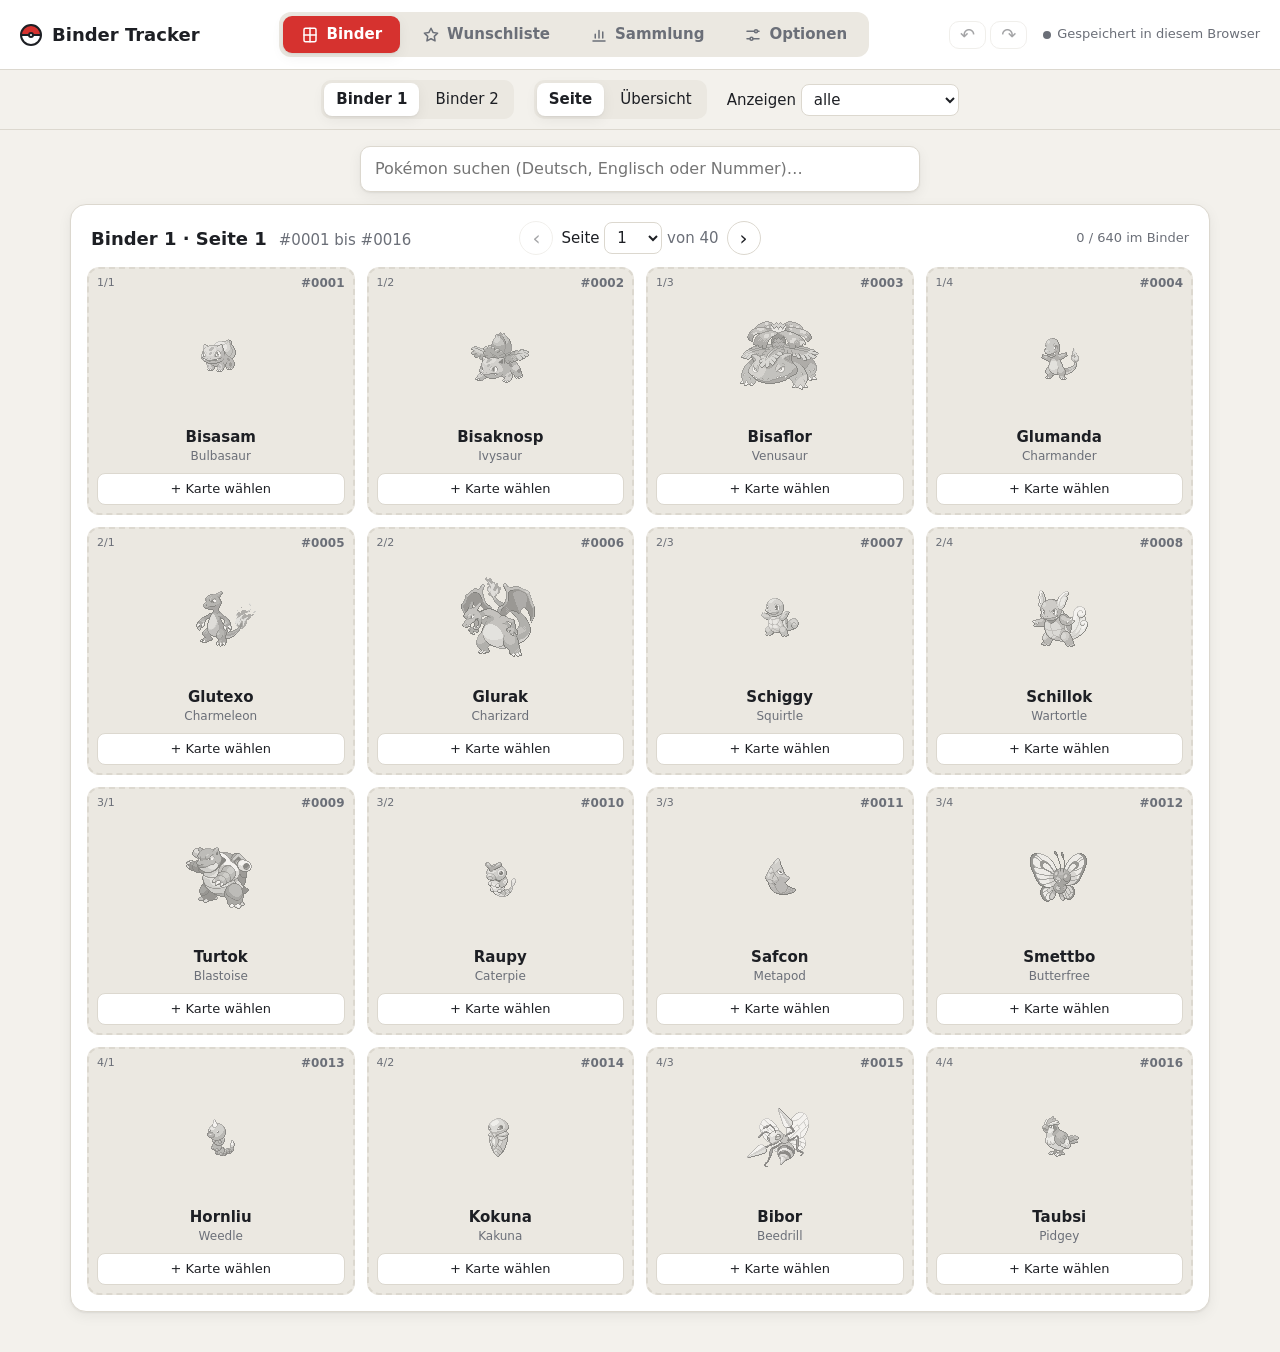
==== index.html @ 610282a3 "Upgrade-Markierung: automatisch unter ex/V/GX, von Hand im Menü „…“, Liste unter Sammlung Co-Authore" ====
<!doctype html>
<html lang="de">
<head>
<meta charset="utf-8">
<meta name="viewport" content="width=device-width, initial-scale=1">
<title>Pokémon Binder Tracker</title>
<link rel="stylesheet" href="style.css">
<script>
// Läuft start.py noch (Daten fehlen oder laden), zum Ladebildschirm wechseln.
// Ohne start.py (Datei direkt geöffnet, anderer Webhoster) gibt es api/status nicht: nichts tun.
if (location.protocol.startsWith("http")) fetch("api/status", { cache: "no-store" })
  .then(r => (r.ok ? r.json() : null))
  .then(s => { if (s && s.state !== "done") location.replace("laden.html"); })
  .catch(() => {});
</script>
</head>
<body>
<header class="top">
  <div class="brand">
    <span class="ball" aria-hidden="true"></span>
    <h1>Binder Tracker</h1>
  </div>

  <nav class="mainnav" aria-label="Bereiche">
    <button class="sect" data-mode="page">
      <svg class="ico" viewBox="0 0 24 24" aria-hidden="true"><rect x="4" y="3" width="16" height="18" rx="2"/><path d="M12 3v18M4 12h16"/></svg>
      <span data-i18n="binder">Binder</span></button>
    <button class="sect" data-mode="wish">
      <svg class="ico" viewBox="0 0 24 24" aria-hidden="true"><path d="m12 3 2.7 5.6 6.1.9-4.4 4.3 1 6.1L12 17l-5.4 2.9 1-6.1-4.4-4.3 6.1-.9z"/></svg>
      <span data-i18n="wish">Wunschliste</span></button>
    <button class="sect" data-mode="stats">
      <svg class="ico" viewBox="0 0 24 24" aria-hidden="true"><path d="M4 20h16M7 16v-5M12 16V6M17 16v-8"/></svg>
      <span data-i18n="collection">Sammlung</span></button>
    <button class="sect" data-mode="data">
      <svg class="ico" viewBox="0 0 24 24" aria-hidden="true"><path d="M4 7h10M18 7h2M4 17h4M12 17h8"/><circle cx="16" cy="7" r="2"/><circle cx="10" cy="17" r="2"/></svg>
      <span data-i18n="data">Optionen</span></button>
  </nav>

  <div class="undo-btns">
    <button id="btnUndo" class="ghost" data-i18n-tip="undoTip" disabled>↶</button>
    <button id="btnRedo" class="ghost" data-i18n-tip="redoTip" disabled>↷</button>
  </div>
  <span id="status" class="status wait"></span>
</header>

<nav id="binderBar" class="bar">
  <div class="tabs" role="tablist">
    <button class="tab" data-binder="1" role="tab">Binder 1</button>
    <button class="tab" data-binder="2" role="tab">Binder 2</button>
  </div>

  <div class="views">
    <button class="view" data-view="page" data-i18n="page">Seite</button>
    <button class="view" data-view="overview" data-i18n="overview">Übersicht</button>
  </div>

  <div class="filter">
    <label><span data-i18n="show">Anzeigen</span>
      <select id="filter">
        <option value="all" data-i18n="all">alle</option>
        <option value="missing" data-i18n="onlyMissing">nur fehlende</option>
        <option value="have" data-i18n="onlyHave">nur vorhandene</option>
        <option value="upgrade" data-i18n="onlyUpgrades">nur Upgrades</option>
      </select>
    </label>
  </div>
</nav>

<main>
  <div id="binderSearch" class="search">
    <input id="search" type="search" autocomplete="off" placeholder="Pokémon suchen (Deutsch, Englisch oder Nummer)…" data-i18n-ph="searchPh" data-i18n-tip="searchLabel">
    <ul id="suggest" class="suggest" hidden></ul>
  </div>
  <section id="pageView" class="page-wrap">
    <div class="page-head">
      <div class="page-name"><h2 id="pageTitle"></h2><span id="pageRange"></span></div>
      <div class="pager">
        <button id="prev" data-i18n-tip="prevPage">‹</button>
        <label><span data-i18n="page">Seite</span> <select id="pageSelect"></select> <span id="pageCount"></span></label>
        <button id="next" data-i18n-tip="nextPage">›</button>
      </div>
      <span id="pageProgress" class="page-progress"></span>
    </div>
    <div id="grid" class="grid"></div>
  </section>
  <section id="overView" class="overview" hidden></section>
  <section id="wishView" class="wishview" hidden>
    <div class="views wl-tabs">
      <button class="wtab" data-wtab="cards" data-i18n="cardList">Kartenliste</button>
      <button class="wtab" data-wtab="list"><span data-i18n="wish">Wunschliste</span> <small id="wlNum"></small></button>
      <button class="wtab" data-wtab="shop" data-i18n="shop">Einkaufshilfe</button>
    </div>
    <div id="wlCards" class="wl-pane">
      <div class="wl-tools">
        <input id="wlSearch" type="search" autocomplete="off" data-i18n-ph="wlSearchPh" data-i18n-tip="wlSearchPh">
        <select id="wlSet" data-i18n-tip="boosterLabel"></select>
        <select id="wlSort" data-i18n-tip="sortLabel"></select>
        <span id="wlCount" class="sub"></span>
      </div>
      <div id="wlGrid" class="wl-grid"></div>
      <button id="wlMore" class="ghost wl-more" data-i18n="more">Mehr anzeigen</button>
    </div>
    <div id="wlSide" class="wl-pane" hidden></div>
  </section>
  <section id="statsView" class="panel-view" hidden>
    <div class="views wl-tabs">
      <button class="ctab" data-ctab="stats" data-i18n="stats">Statistik</button>
      <button class="ctab" data-ctab="value" data-i18n="value">Wert</button>
      <button class="ctab" data-ctab="upgrades"><span data-i18n="upgrades">Upgrades</span> <small id="upNum"></small></button>
    </div>
    <div id="statsBody"></div>
  </section>
  <section id="dataView" class="panel-view" hidden>
    <h2 data-i18n="data">Daten</h2>
    <div class="data-row">
      <div><b data-i18n="language">Sprache</b><div class="sub" data-i18n="languageHint"></div></div>
      <select id="lang" class="lang" data-i18n-tip="language"></select>
    </div>
    <div class="data-row">
      <div><b data-i18n="backup">Backup</b><div class="sub" data-i18n="backupHint"></div></div>
      <div class="foot-btns">
        <button id="btnExport" class="ghost primary" data-i18n="backupSave" data-i18n-tip="backupSaveTip">Backup speichern</button>
        <label class="ghost" data-i18n-tip="backupLoadTip">
          <span data-i18n="backupLoad">Backup laden</span><input id="fileImport" type="file" accept=".json,.csv,application/json,text/csv" hidden>
        </label>
        <button id="btnCsv" class="ghost" data-i18n="csvSave" data-i18n-tip="csvSaveTip">Als CSV (Excel)</button>
      </div>
    </div>
    <div class="data-row">
      <div><b data-i18n="storage">Speicherort</b><div class="sub" id="statusText"></div></div>
    </div>
  </section>
</main>

<div id="modalBack" class="modal-back" hidden></div>

<div id="picker" class="modal picker" hidden role="dialog" aria-modal="true" aria-labelledby="pickerTitle">
  <div class="modal-head">
    <img id="pickerSprite" class="spr" alt="">
    <div><strong id="pickerTitle"></strong><div id="pickerSub" class="sub"></div><div id="pickerPrice" class="price"></div></div>
    <button id="pickerClose" class="x" data-i18n-tip="close">×</button>
  </div>
  <div id="designs" class="designs"></div>
  <div class="modal-foot">
    <label class="note"><span data-i18n="note">Notiz</span> <input id="pickerNote" type="text" placeholder="z. B. Zustand, gekauft bei …" data-i18n-ph="notePh"></label>
    <div class="foot-btns">
      <button id="btnClear" class="ghost" data-i18n="clearSlot">Slot leeren</button>
      <select id="noDesignRarity" data-i18n-tip="noDesignRarity"></select>
      <button id="btnNoDesign" class="ghost" data-i18n="noDesign">Ohne Design</button>
    </div>
  </div>
</div>


<div id="confirm" class="confirm" hidden role="alertdialog">
  <span id="confirmText"></span>
  <button id="confirmYes" class="ghost primary" data-i18n="load">Laden</button>
  <button id="confirmNo" class="ghost" data-i18n="cancel">Abbrechen</button>
</div>

<div id="zoom" class="zoom" hidden role="dialog" aria-modal="true">
  <button id="zoomClose" class="x zoom-x" data-i18n-tip="close">×</button>
  <figure id="zoomBox"></figure>
</div>

<div id="slotMenu" class="slot-menu" hidden></div>

<div id="toast" class="toast" hidden></div>

<script src="images/available.js"></script>
<script src="sources/images-de/available.js"></script>
<script src="data/pokedex.js"></script>
<script src="data/sprites.js"></script>
<script src="data/cards.js"></script>
<script src="js/config.js"></script>
<script src="js/i18n.js"></script>
<script src="js/data.js"></script>
<script src="js/store.js"></script>
<script src="js/wishlist.js"></script>
<script src="js/history.js"></script>
<script src="js/prices.js"></script>
<script src="js/ui.js"></script>
</body>
</html>
---- style.css ----
/* ---------- Farben ---------- */
:root {
  --bg: #f3f1ec;
  --panel: #fff;
  --ink: #1d1f24;
  --muted: #6b6f78;
  --line: #dcd8cf;
  --accent: #d6322f;
  --empty: #ebe8e1;
  --focus: #2f6fd6;
  --ok: #2fa36b;
  --warn: #d4a514;
  --shadow: 0 1px 2px rgba(0,0,0,.06), 0 4px 14px rgba(0,0,0,.06);
  --gutter: max(20px, env(safe-area-inset-left, 0px));
}
@media (prefers-color-scheme: dark) {
  :root:not([data-theme="light"]) {
    --bg: #15171b; --panel: #1f2228; --ink: #eceef2; --muted: #9aa0ab; --line: #33373f;
    --accent: #ff5a52; --empty: #282b32; --focus: #6b9cff;
    --shadow: 0 1px 2px rgba(0,0,0,.4), 0 4px 14px rgba(0,0,0,.3);
    color-scheme: dark;
  }
}
:root[data-theme="dark"] {
  --bg: #15171b; --panel: #1f2228; --ink: #eceef2; --muted: #9aa0ab; --line: #33373f;
  --accent: #ff5a52; --empty: #282b32; --focus: #6b9cff;
  --shadow: 0 1px 2px rgba(0,0,0,.4), 0 4px 14px rgba(0,0,0,.3);
  color-scheme: dark;
}

/* ---------- Grundlagen ---------- */
* { box-sizing: border-box; }
[hidden] { display: none !important; }
html, body { margin: 0; }
body { background: var(--bg); color: var(--ink); font: 15px/1.4 system-ui, -apple-system, "Segoe UI", Roboto, sans-serif; }
body.modal-open { overflow: hidden; }
body::before { content: ""; position: fixed; inset: 0 0 auto; height: env(safe-area-inset-top, 0px); z-index: 25; background: var(--panel); }
button, select, input { font: inherit; color: inherit; }
button { cursor: pointer; }
button:disabled { opacity: .4; cursor: default; }
:is(button, label):focus-visible { outline: 2px solid var(--focus); outline-offset: 2px; }
.sub { color: var(--muted); font-size: 13px; font-weight: 400; }

.ghost { padding: 8px 12px; border: 1px solid var(--line); border-radius: 10px; background: transparent; font-size: 14px; white-space: nowrap; cursor: pointer; }
.ghost:hover:not(:disabled) { background: var(--empty); }
.ghost.primary { background: var(--accent); border-color: var(--accent); color: #fff; }
.ghost.primary:hover:not(:disabled) { background: color-mix(in srgb, var(--accent) 85%, #000); }
.x { margin-left: auto; border: 0; background: transparent; font-size: 26px; line-height: 1; color: var(--muted); padding: 4px 8px; border-radius: 8px; }
.x:hover { background: var(--empty); }
select { padding: 5px 8px; border-radius: 8px; border: 1px solid var(--line); background: var(--panel); }

/* ---------- Kopf und Leiste ---------- */
.top, .bar, main { padding-left: var(--gutter); padding-right: max(20px, env(safe-area-inset-right, 0px)); }
.top {
  display: flex; flex-wrap: wrap; gap: 16px; align-items: center; padding-block: 12px;
  background: var(--panel); border-bottom: 1px solid var(--line);
  position: sticky; top: env(safe-area-inset-top, 0px); z-index: 20;
}
.brand { display: flex; align-items: center; gap: 10px; }
.brand h1 { font-size: 18px; margin: 0; }
.ball { width: 22px; height: 22px; border-radius: 50%; position: relative; border: 2px solid var(--ink); background: linear-gradient(var(--accent) 0 46%, var(--ink) 46% 54%, #fff 54%); }
.ball::after { content: ""; position: absolute; inset: 6px; border-radius: 50%; background: #fff; border: 2px solid var(--ink); }
.mainnav { display: flex; gap: 4px; padding: 4px; border-radius: 12px; background: var(--empty); margin-inline: auto; }
.sect { display: inline-flex; align-items: center; justify-content: center; gap: 7px; border: 0; background: transparent; padding: 8px 18px; border-radius: 9px; font-weight: 600; color: var(--muted); }
.ico { width: 18px; height: 18px; flex: none; fill: none; stroke: currentColor; stroke-width: 2; stroke-linecap: round; stroke-linejoin: round; }
.sect:hover { color: var(--ink); }
.sect.on { background: var(--accent); color: #fff; box-shadow: var(--shadow); }
.undo-btns { display: flex; gap: 4px; }
.undo-btns .ghost { padding: 4px 10px; font-size: 18px; line-height: 1; }
.status { display: inline-flex; align-items: center; gap: 6px; font-size: 13px; color: var(--muted); white-space: nowrap; }
.status::before { content: ""; width: 8px; height: 8px; border-radius: 50%; background: var(--muted); }
.status.live::before { background: var(--ok); }
.status.wait::before { background: var(--warn); }
.status.err::before { background: var(--accent); }

.bar { display: flex; flex-wrap: wrap; gap: 12px 20px; align-items: center; justify-content: center; padding-block: 10px; border-bottom: 1px solid var(--line); }
.tabs, .views { display: flex; gap: 4px; padding: 3px; border-radius: 10px; background: var(--empty); }
.tab, .view { border: 0; background: transparent; padding: 6px 12px; border-radius: 8px; }
.tab.on, .view.on { background: var(--panel); box-shadow: var(--shadow); font-weight: 600; }
.pager { display: flex; align-items: center; gap: 8px; }
.pager button { width: 34px; height: 34px; border-radius: 50%; border: 1px solid var(--line); background: var(--panel); font-size: 20px; line-height: 1; }
#pageCount { color: var(--muted); }

main { padding-block: 16px 40px; max-width: 1180px; margin: 0 auto; }

/* ---------- Suche ---------- */
.search { position: relative; max-width: 560px; margin: 0 auto 12px; }
.search input { width: 100%; padding: 11px 14px; font-size: 16px; border-radius: 10px; border: 1px solid var(--line); background: var(--panel); box-shadow: var(--shadow); }
.search input:focus { outline: 2px solid var(--focus); }
.suggest {
  position: absolute; left: 0; right: 0; top: calc(100% + 4px); z-index: 30; list-style: none; margin: 0; padding: 4px;
  max-height: 360px; overflow: auto; background: var(--panel); border: 1px solid var(--line); border-radius: 10px; box-shadow: var(--shadow);
}
.suggest li { display: flex; align-items: center; gap: 10px; padding: 6px 8px; border-radius: 8px; cursor: pointer; }
.suggest li.active, .suggest li:hover { background: var(--empty); }
.suggest li.none { color: var(--muted); cursor: default; }
.suggest img { width: 36px; height: 36px; image-rendering: pixelated; }
.suggest .en { color: var(--muted); font-size: 13px; }
.suggest .where { margin-left: auto; color: var(--muted); font-size: 13px; white-space: nowrap; }

/* ---------- Binderseite ---------- */
.page-wrap { background: var(--panel); border: 1px solid var(--line); border-radius: 16px; padding: 16px; box-shadow: var(--shadow); }
.page-head { display: grid; grid-template-columns: 1fr auto 1fr; align-items: center; gap: 8px 16px; margin: 0 4px 12px; }
.page-name { display: flex; flex-wrap: wrap; align-items: baseline; gap: 4px 12px; }
.page-head h2 { margin: 0; font-size: 18px; }
#pageRange, .page-progress { color: var(--muted); }
.page-progress { justify-self: end; font-size: 13px; font-variant-numeric: tabular-nums; }
.grid { display: grid; grid-template-columns: repeat(4, minmax(0, 1fr)); gap: 12px; }

.slot {
  position: relative; display: flex; flex-direction: column; align-items: center; text-align: center;
  padding: 8px; border-radius: 12px; border: 2px dashed var(--line); background: var(--empty);
}
.slot.have { border-style: solid; border-color: var(--r); background: color-mix(in srgb, var(--r) 14%, var(--panel)); }
.slot.dim { opacity: .28; }
.slot.future { opacity: .5; min-height: 200px; }
.slot.flash { animation: flash 1.4s ease-out; }
@keyframes flash { 0%, 30% { box-shadow: 0 0 0 4px var(--focus); transform: scale(1.03); } }
.pos, .num { position: absolute; top: 6px; font-size: 11px; color: var(--muted); }
.pos { left: 8px; }
.num { right: 8px; font-size: 12px; font-weight: 700; }
.free { margin: auto; color: var(--muted); font-size: 13px; }
.vis { height: 132px; width: 100%; display: flex; align-items: center; justify-content: center; margin-top: 14px; cursor: pointer; }
.spr { width: 96px; height: 96px; image-rendering: pixelated; }
.slot:not(.have) .spr { filter: grayscale(1) opacity(.45); }
.slot .de { font-weight: 650; margin-top: 4px; }
.slot .sub, .dmeta span { font-size: 12px; max-width: 100%; white-space: nowrap; overflow: hidden; text-overflow: ellipsis; }
.slot-foot { display: flex; gap: 6px; width: 100%; margin-top: 8px; }
.rbtn {
  flex: 1; min-width: 0; margin-top: 0; padding: 6px 8px; border-radius: 8px; border: 1px solid var(--line); background: var(--panel);
  font-size: 13px; white-space: nowrap; overflow: hidden; text-overflow: ellipsis;
}
.have .rbtn { background: var(--r); border-color: var(--r); color: var(--rInk); font-weight: 600; }

/* Kartenbild oder Textkarte, wenn das Bild nicht lädt */
.cardbox { height: 100%; aspect-ratio: 63 / 88; max-width: 100%; display: flex; align-items: center; justify-content: center; }
.cardbox > img { width: 100%; height: 100%; object-fit: contain; border-radius: 5px; }
.vis .cardbox > img { box-shadow: 0 2px 6px rgba(0,0,0,.25); }
.textcard { display: none; }
.noimg .textcard {
  display: flex; flex-direction: column; align-items: center; justify-content: center; gap: 2px;
  width: 100%; height: 100%; padding: 6px; overflow: hidden; border-radius: 6px; text-align: center; font-size: 11px; line-height: 1.2;
  background: color-mix(in srgb, var(--r, var(--muted)) 22%, var(--panel)); border: 2px solid var(--r, var(--line));
}
.textcard span { color: var(--muted); }
.textcard .spr { width: 64px; height: 64px; }

/* ---------- Übersicht ---------- */
.overview { display: grid; grid-template-columns: repeat(auto-fill, minmax(118px, 1fr)); gap: 12px; }
.mini { padding: 8px; text-align: left; background: var(--panel); border: 1px solid var(--line); border-radius: 10px; }
.mini:hover { outline: 2px solid var(--focus); }
.mini .t { display: flex; justify-content: space-between; margin-bottom: 6px; font-size: 12px; color: var(--muted); }
.mini .t b { color: var(--ink); }
.mini .g { display: grid; grid-template-columns: repeat(4, 1fr); gap: 3px; }
.mini .g span { aspect-ratio: 1; border-radius: 3px; background: var(--empty); }
.mini .g .have { background: var(--r); }
.mini .g .void { background: transparent; border: 1px dashed var(--line); }

/* ---------- Fenster ---------- */
.modal-back { position: fixed; inset: 0; z-index: 40; background: rgba(10, 12, 16, .5); }
.modal {
  position: fixed; z-index: 45; left: 50%; top: 50%; transform: translate(-50%, -50%);
  width: min(980px, calc(100% - 32px)); max-height: calc(100% - 48px - env(safe-area-inset-top, 0px) - env(safe-area-inset-bottom, 0px));
  display: flex; flex-direction: column; overflow: hidden; padding: 16px 18px;
  background: var(--panel); border: 1px solid var(--line); border-radius: 16px; box-shadow: 0 20px 60px rgba(0,0,0,.35);
}
.modal-head { display: flex; align-items: center; gap: 12px; margin-bottom: 8px; }
.modal-head strong { font-size: 18px; }
.modal-head .spr { width: 56px; height: 56px; }

.designs { flex: 1 1 auto; min-height: 120px; overflow: auto; display: grid; gap: 12px; padding: 2px 2px 8px; align-content: start; grid-template-columns: repeat(auto-fill, minmax(152px, 1fr)); }
.design { display: flex; flex-direction: column; gap: 6px; padding: 6px; text-align: left; border: 2px solid transparent; border-radius: 10px; background: var(--bg); }
.design:hover { border-color: var(--line); }
.group {
  grid-column: 1 / -1; position: sticky; top: -2px; z-index: 1; display: flex; align-items: center; gap: 8px;
  margin: 6px 0 0; padding: 6px 2px; background: var(--panel); font-size: 14px;
}
.group:first-child { margin-top: 0; }
.group i { width: 12px; height: 12px; border-radius: 50%; background: var(--r); }
.group small { color: var(--muted); font-weight: 400; }
.dhead { display: flex; align-items: center; gap: 6px; min-width: 0; font-size: 11px; font-weight: 600; white-space: nowrap; overflow: hidden; text-overflow: ellipsis; }
.rname { min-width: 0; overflow: hidden; text-overflow: ellipsis; }
.rev { margin-left: auto; flex: none; padding: 1px 7px; border-radius: 999px; border: 1px solid var(--line); color: var(--muted); font-weight: 500; }
.rev:hover { border-color: #7cc4c9; color: var(--ink); }
.rev.on { background: #7cc4c9; border-color: #7cc4c9; color: #111; }
.sym { flex: none; padding: 1px 6px; border-radius: 999px; background: var(--r); color: var(--rInk); font-size: 11px; letter-spacing: .05em; }
.design.sel { border-color: var(--focus); background: color-mix(in srgb, var(--focus) 12%, var(--panel)); }
.design .cardbox { width: 100%; height: auto; }
.design .textcard { font-size: 12px; }
.dmeta { display: grid; min-width: 0; font-size: 12px; line-height: 1.3; }
.dmeta b { white-space: nowrap; overflow: hidden; text-overflow: ellipsis; }
.dmeta span { color: var(--muted); }

.modal-foot { display: flex; flex-wrap: wrap; gap: 10px; align-items: end; margin-top: 4px; padding-top: 12px; border-top: 1px solid var(--line); }
.note { flex: 1 1 260px; display: grid; gap: 4px; font-size: 12px; color: var(--muted); }
.note input { padding: 7px 9px; border-radius: 8px; border: 1px solid var(--line); background: var(--bg); color: var(--ink); }
.foot-btns { display: flex; flex-wrap: wrap; gap: 8px; }
.foot-btns select { min-width: 0; max-width: 170px; }

/* Statistik und Daten (eigene Bereiche) */
.panel-view { max-width: 760px; margin: 8px auto; padding: 20px 22px; background: var(--panel); border: 1px solid var(--line); border-radius: 16px; box-shadow: var(--shadow); }
.panel-view h2 { margin: 0 0 14px; font-size: 20px; }
.panel-view h3 { margin: 18px 0 8px; font-size: 15px; }
.data-row { display: flex; flex-wrap: wrap; gap: 12px 20px; align-items: center; justify-content: space-between; padding: 14px 0; border-top: 1px solid var(--line); }
.data-row > div:first-child { flex: 1 1 260px; }
.stat-tiles { display: grid; grid-template-columns: repeat(auto-fit, minmax(150px, 1fr)); gap: 10px; }
.stat { padding: 10px 14px; background: var(--bg); border: 1px solid var(--line); border-radius: 12px; }
.stat .big { font-size: 22px; font-weight: 700; font-variant-numeric: tabular-nums; }
.stat .lbl { color: var(--muted); font-size: 13px; }
.progress, .bt { height: 6px; margin-top: 6px; overflow: hidden; border-radius: 3px; background: var(--empty); }
.progress span, .bt span { display: block; height: 100%; background: var(--accent); }
.bars { display: grid; gap: 6px; }
.barrow { display: grid; grid-template-columns: minmax(0, 200px) 1fr 40px; gap: 10px; align-items: center; font-size: 14px; }
.barrow b { text-align: right; font-variant-numeric: tabular-nums; }
.bt { height: 10px; margin: 0; border-radius: 5px; }
.bl { display: flex; align-items: center; gap: 8px; min-width: 0; white-space: nowrap; overflow: hidden; text-overflow: ellipsis; }
.bl i { width: 12px; height: 12px; border-radius: 50%; flex: none; }

/* Sammlung › Wert */
.ctab { border: 0; background: transparent; padding: 8px 12px; border-radius: 8px; flex: 1; white-space: nowrap; }
.ctab.on { background: var(--panel); box-shadow: var(--shadow); font-weight: 600; }
#statsView .wl-tabs { max-width: 320px; }
.value-head { display: flex; flex-wrap: wrap; gap: 10px 20px; align-items: center; margin-bottom: 12px; }
.value-head .sub { flex: 1 1 300px; margin: 0; }
.value-btn { flex: 0 1 220px; }
.value-btn button { width: 100%; }
.top-cards { list-style: none; margin: 0; padding: 0; display: grid; gap: 4px; }
.top-cards li { display: grid; grid-template-columns: 52px 1fr auto; gap: 12px; align-items: center; padding: 6px; border-radius: 10px; cursor: pointer; font-size: 14px; }
.top-cards li:hover { background: var(--bg); }
.top-cards .sub { font-size: 12px; }
.eur { font-variant-numeric: tabular-nums; white-space: nowrap; }
.price { font-size: 13px; font-weight: 600; color: var(--ok); }

/* ---------- Meldungen ---------- */
.toast, .confirm { position: fixed; left: 50%; bottom: calc(24px + env(safe-area-inset-bottom, 0px)); transform: translateX(-50%); z-index: 60; border-radius: 10px; }
.toast { padding: 10px 16px; background: var(--ink); color: var(--bg); box-shadow: var(--shadow); }
.confirm {
  display: flex; flex-wrap: wrap; gap: 8px; align-items: center; width: min(560px, calc(100% - 32px)); padding: 12px 14px;
  background: var(--panel); border: 1px solid var(--line); box-shadow: 0 10px 30px rgba(0,0,0,.25);
}
.confirm span { flex: 1 1 260px; }

/* ---------- Handy ---------- */
@media (max-width: 760px) {
  :root { --gutter: max(16px, env(safe-area-inset-left, 0px)); }
  .top, .bar, main { padding-right: max(16px, env(safe-area-inset-right, 0px)); }
  main { padding-block: 12px; }
  .top { gap: 10px; }
  .mainnav { order: 3; width: 100%; }
  .sect { flex: 1; padding: 8px 4px; font-size: 14px; }
  .page-wrap { padding: 8px; }
  .page-head { grid-template-columns: 1fr; justify-items: center; }
  .page-progress, .pos, .slot .sub { display: none; }
  .grid { gap: 6px; }
  .slot { padding: 6px 4px; }
  .vis { height: 84px; margin-top: 12px; }
  .spr { width: 64px; height: 64px; }
  .textcard .spr { width: 40px; height: 40px; }
  .slot .textcard b, .slot .textcard span { display: none; }
  .slot .de { font-size: 12px; }
  .rbtn { font-size: 11px; padding: 4px; }
  .modal { width: calc(100% - 16px); max-height: calc(100% - 16px); padding: 12px; }
  .designs { grid-template-columns: repeat(auto-fill, minmax(110px, 1fr)); gap: 8px; }
  .modal-foot { gap: 8px; padding-top: 8px; }
  .note { flex-basis: 100%; }
  .foot-btns { width: 100%; }
  .foot-btns select { flex: 1; max-width: none; }
  .foot-btns .ghost { padding: 8px 10px; }
}
@media (prefers-reduced-motion: reduce), (max-width: 760px) {
  .slot.flash { animation: none; outline: 3px solid var(--focus); }
}

/* Sprachauswahl im Kopf */
.lang { padding: 7px 8px; border-radius: 10px; font-size: 14px; }

/* Wunschliste */
.wishview { display: block; }
.wl-pane { background: var(--panel); border: 1px solid var(--line); border-radius: 16px; padding: 16px; box-shadow: var(--shadow); min-width: 0; }
.wl-head { display: flex; align-items: baseline; gap: 10px; margin-bottom: 10px; }
.wl-head h2 { margin: 0; font-size: 18px; }
.wl-tools { display: flex; flex-wrap: wrap; align-items: center; gap: 8px 12px; margin-bottom: 12px; }
#wlSearch { flex: 1 1 260px; min-width: 0; padding: 9px 12px; border: 1px solid var(--line); border-radius: 10px; background: var(--bg); }
#wlSort, #wlSet { padding: 8px; border-radius: 10px; }
#wlSet { flex: 0 1 260px; min-width: 0; }
.wl-grid { display: grid; grid-template-columns: repeat(auto-fill, minmax(141px, 1fr)); gap: 12px; }
.wl-card { position: relative; display: flex; flex-direction: column; gap: 3px; padding: 6px; border-radius: 10px; background: var(--bg); border: 2px solid transparent; font-size: 12px; min-width: 0; }
.wl-card.wished { border-color: var(--warn); }
.wl-card .cardbox { width: 100%; height: auto; }
.wl-card .textcard { font-size: 12px; }
.wl-card b, .wl-card .sub { overflow: hidden; text-overflow: ellipsis; white-space: nowrap; }
.wl-card .sub { font-size: 11px; }
.star { position: absolute; top: 10px; right: 10px; z-index: 1; width: 30px; height: 30px; border-radius: 50%; border: 1px solid var(--line); background: var(--panel); color: var(--muted); font-size: 16px; line-height: 1; cursor: pointer; box-shadow: var(--shadow); }
.star:hover { color: var(--warn); }
.wished .star { background: var(--warn); border-color: var(--warn); color: #111; }
.inb { align-self: flex-start; padding: 1px 7px; border-radius: 999px; background: color-mix(in srgb, var(--ok) 18%, transparent); color: var(--ok); font-size: 11px; font-weight: 600; }
.wl-more { display: block; margin: 14px auto 0; }
.wl-tabs { max-width: 560px; margin: 0 auto 14px; }
.wtab { border: 0; background: transparent; padding: 8px 12px; border-radius: 8px; flex: 1; white-space: nowrap; }
.wtab.on { background: var(--panel); box-shadow: var(--shadow); font-weight: 600; }
.wl-set { display: flex; justify-content: space-between; margin: 14px 0 6px; font-size: 13px; padding-bottom: 4px; border-bottom: 1px solid var(--line); }
.wl-set:first-child { margin-top: 0; }
.wl-set small { color: var(--muted); font-weight: 500; }
.wl-item { display: grid; grid-template-columns: 44px 1fr auto; gap: 10px; align-items: center; padding: 4px 0; font-size: 13px; }
.wl-thumb .cardbox { width: 48px; height: auto; }
.wl-thumb .textcard { display: none !important; }
.wl-check { display: flex; gap: 8px; align-items: flex-start; font-size: 13px; margin: 8px 0 12px; }
.shop { width: 100%; border-collapse: collapse; font-size: 13px; font-variant-numeric: tabular-nums; }
.shop th { text-align: right; font-weight: 600; color: var(--muted); padding: 4px 6px; border-bottom: 1px solid var(--line); }
.shop th:first-child, .shop td:first-child { text-align: left; }
.shop td { text-align: right; padding: 5px 6px; border-bottom: 1px solid var(--line); }
.shop td small { color: var(--muted); }
@media (max-width: 900px) {
  .wtab { padding: 8px 6px; font-size: 14px; }
  .wl-pane { padding: 10px; }
  .wl-grid { grid-template-columns: repeat(auto-fill, minmax(114px, 1fr)); gap: 8px; }
}
.shop-wrap { overflow-x: auto; }
@media (max-width: 520px) {
  .shop { font-size: 12px; }
  .shop th, .shop td { padding: 4px 3px; }
  .shop th { white-space: normal; hyphens: auto; }
}
/* Wunschliste als Karten, Einkaufshilfe */
.unwish { margin-top: 4px; padding: 6px 8px; font-size: 12px; white-space: normal; }
.shop-set { display: flex; gap: 16px; align-items: flex-start; padding: 12px 0; border-bottom: 1px solid var(--line); }
.shop-main { flex: 1; min-width: 0; }
.shop-side { display: flex; flex-direction: column; align-items: flex-end; gap: 10px; flex: none; }
.shop-logo { width: 150px; height: 64px; }
.shop-head { display: flex; flex-wrap: wrap; align-items: baseline; gap: 4px 10px; margin-bottom: 8px; }
.shop-n { padding: 2px 9px; border-radius: 999px; background: color-mix(in srgb, var(--warn) 22%, transparent); font-size: 12px; font-weight: 600; }
.shop-cards { display: flex; flex-wrap: wrap; gap: 6px; }
.shop-cards .wl-thumb .cardbox { width: 62px; }
@media (max-width: 760px) { .sect { flex-direction: column; gap: 2px; font-size: 12px; padding: 6px 4px; } }
/* Booster-Trenner und Logos */
.wl-sep { grid-column: 1 / -1; display: flex; align-items: center; gap: 14px; padding: 10px 4px 6px; margin-top: 6px; border-bottom: 1px solid var(--line); }
.wl-sep:first-child { margin-top: 0; }
.wl-sep b { font-size: 16px; }
.wl-logo { width: 120px; height: 44px; display: flex; align-items: center; justify-content: center; flex: none; }
.wl-logo img { max-width: 100%; max-height: 100%; object-fit: contain; }
#wishView [data-card] .cardbox { cursor: zoom-in; }

/* Vollansicht */
.zoom { position: fixed; inset: 0; z-index: 60; display: flex; align-items: center; justify-content: center; padding: 24px 16px; background: rgba(0, 0, 0, .82); }
.zoom figure { margin: 0; display: flex; flex-direction: column; align-items: center; gap: 10px; max-height: 100%; }
.zoom img { max-width: min(92vw, 600px); max-height: calc(100vh - 110px); object-fit: contain; border-radius: 4.5% / 3.2%; box-shadow: 0 20px 60px rgba(0, 0, 0, .6); }
.zoom figcaption { color: #eee; font-size: 14px; text-align: center; }
.zoom-x { position: absolute; top: 12px; right: 12px; color: #fff; background: rgba(255, 255, 255, .12); font-size: 30px; width: 44px; height: 44px; border-radius: 50%; padding: 0; }
.zoom-x:hover { background: rgba(255, 255, 255, .25); }
@media (max-width: 520px) {
  .shop-set { flex-direction: column; gap: 8px; }
  .shop-side { flex-direction: row; align-items: center; width: 100%; justify-content: space-between; }
  .shop-logo { width: 120px; height: 48px; }
  .wl-logo { width: 90px; height: 36px; }
}
.wl-logo.noimg { display: none; }

/* ---------- Menü „…“ am Slot und Sprachkürzel ---------- */
.more {
  flex: none; width: 32px; padding: 0; border-radius: 8px; border: 1px solid var(--line); background: var(--panel);
  font-size: 16px; font-weight: 700; line-height: 1; color: var(--ink); cursor: pointer;
}
.more:hover { background: var(--empty); }
.lang-tag {
  display: inline-block; vertical-align: 1px; padding: 0 5px; border-radius: 5px;
  background: var(--ink); color: var(--panel); font-size: 11px; font-weight: 700; letter-spacing: .03em;
}
.slot-menu {
  position: fixed; z-index: 40; min-width: 180px; padding: 10px; border-radius: 12px;
  background: var(--panel); border: 1px solid var(--line); box-shadow: var(--shadow);
}
.sm-item + .sm-item { margin-top: 10px; padding-top: 10px; border-top: 1px solid var(--line); }
.sm-title { font-size: 12px; color: var(--muted); margin-bottom: 6px; }
.seg { display: flex; gap: 4px; padding: 3px; border-radius: 10px; background: var(--empty); }
.seg button { flex: 1; padding: 6px 10px; border: 0; border-radius: 8px; background: transparent; font-weight: 600; color: var(--muted); cursor: pointer; }
.seg button.on { background: var(--panel); color: var(--ink); box-shadow: var(--shadow); }
/* ---------- Upgrade-Markierung ---------- */
.up-tag {
  display: inline-block; vertical-align: 1px; padding: 0 5px; border-radius: 5px;
  background: #e8833a; color: #fff; font-size: 11px; font-weight: 800;
}
.sm-note { font-size: 13px; color: var(--muted); max-width: 220px; }
.sm-toggle { width: 100%; padding: 7px 10px; border-radius: 8px; border: 1px solid var(--line); background: var(--empty); font-weight: 600; color: var(--muted); cursor: pointer; text-align: left; }
.sm-toggle.on { background: #e8833a; border-color: #e8833a; color: #fff; }
.up-tools { display: flex; flex-wrap: wrap; gap: 8px 16px; align-items: center; justify-content: space-between; margin: 12px 0; }
.up-list .spr { width: 52px; height: 52px; }
.up-rar { color: var(--r); font-weight: 600; }
@media (max-width: 760px) {
  .slot-foot { gap: 3px; }
  .more { width: 20px; font-size: 13px; }
}
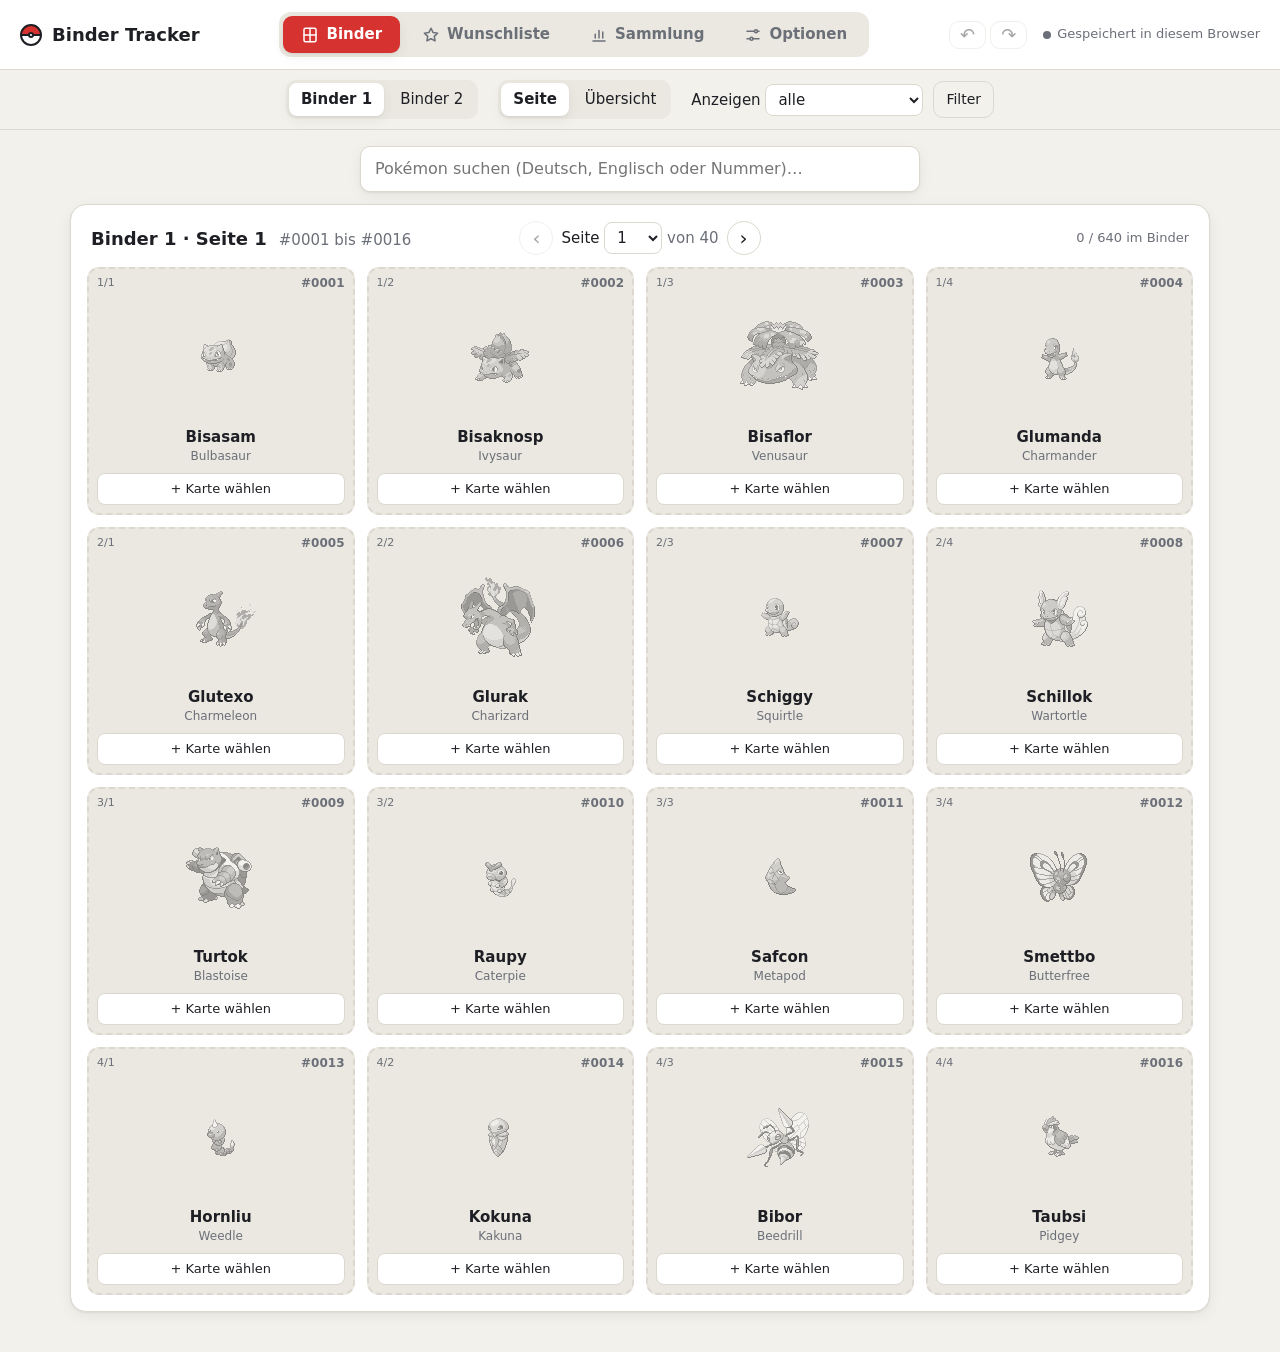
==== commit 30b8a0c1: "Filter für den Binder: Generation, Typ, Seltenheit, Serie, Set, Design, Notiz Filterleiste neben "An" ====
--- a/index.html
+++ b/index.html
@@ -63,10 +63,15 @@
         <option value="upgrade" data-i18n="onlyUpgrades">nur Upgrades</option>
       </select>
     </label>
+    <button id="btnFilter" class="ghost filter-btn" aria-controls="filterPanel"><span data-i18n="fBtn">Filter</span> <span id="filterNum"></span></button>
   </div>
 </nav>
 
 <main>
+  <div id="binderFilters">
+    <div id="filterPanel" class="filter-panel" hidden></div>
+    <div id="filterChips" class="filter-chips" hidden></div>
+  </div>
   <div id="binderSearch" class="search">
     <input id="search" type="search" autocomplete="off" placeholder="Pokémon suchen (Deutsch, Englisch oder Nummer)…" data-i18n-ph="searchPh" data-i18n-tip="searchLabel">
     <ul id="suggest" class="suggest" hidden></ul>
@@ -172,13 +177,23 @@
 <script src="data/pokedex.js"></script>
 <script src="data/sprites.js"></script>
 <script src="data/cards.js"></script>
+<script src="js/util.js"></script>
 <script src="js/config.js"></script>
 <script src="js/i18n.js"></script>
 <script src="js/data.js"></script>
 <script src="js/store.js"></script>
-<script src="js/wishlist.js"></script>
 <script src="js/history.js"></script>
+<script src="js/filters.js"></script>
+<script src="js/backup.js"></script>
 <script src="js/prices.js"></script>
-<script src="js/ui.js"></script>
+<script src="js/ui/common.js"></script>
+<script src="js/ui/binder.js"></script>
+<script src="js/ui/filters.js"></script>
+<script src="js/ui/picker.js"></script>
+<script src="js/ui/collection.js"></script>
+<script src="js/ui/wishlist.js"></script>
+<script src="js/ui/search.js"></script>
+<script src="js/ui/options.js"></script>
+<script src="js/main.js"></script>
 </body>
 </html>
--- a/style.css
+++ b/style.css
@@ -154,6 +154,8 @@
 .mini .g { display: grid; grid-template-columns: repeat(4, 1fr); gap: 3px; }
 .mini .g span { aspect-ratio: 1; border-radius: 3px; background: var(--empty); }
 .mini .g .have { background: var(--r); }
+.mini .g .dim { opacity: .2; }
+.overview-match { grid-column: 1 / -1; margin: 0; text-align: center; }
 .mini .g .void { background: transparent; border: 1px dashed var(--line); }
 
 /* ---------- Fenster ---------- */
@@ -171,6 +173,9 @@
 .designs { flex: 1 1 auto; min-height: 120px; overflow: auto; display: grid; gap: 12px; padding: 2px 2px 8px; align-content: start; grid-template-columns: repeat(auto-fill, minmax(152px, 1fr)); }
 .design { display: flex; flex-direction: column; gap: 6px; padding: 6px; text-align: left; border: 2px solid transparent; border-radius: 10px; background: var(--bg); }
 .design:hover { border-color: var(--line); }
+.design { position: relative; }
+.design .star { top: 34px; right: 12px; display: grid; place-items: center; }
+.design.wished:not(.sel) { border-color: var(--warn); }
 .group {
   grid-column: 1 / -1; position: sticky; top: -2px; z-index: 1; display: flex; align-items: center; gap: 8px;
   margin: 6px 0 0; padding: 6px 2px; background: var(--panel); font-size: 14px;
@@ -385,7 +390,32 @@
 .up-tools { display: flex; flex-wrap: wrap; gap: 8px 16px; align-items: center; justify-content: space-between; margin: 12px 0; }
 .up-list .spr { width: 52px; height: 52px; }
 .up-rar { color: var(--r); font-weight: 600; }
+.up-wish { display: flex; flex-wrap: wrap; align-items: center; gap: 6px; margin-top: 6px; }
+.up-chip { display: inline-flex; align-items: center; gap: 6px; padding: 2px 8px 2px 2px; border-radius: 8px; background: var(--empty); font-size: 12px; }
+.up-chip .cardbox { width: 30px; }
+.up-chip .noimg { display: none; }
 @media (max-width: 760px) {
   .slot-foot { gap: 3px; }
   .more { width: 20px; font-size: 13px; }
 }
+
+/* ---------- Filter über dem Binder ---------- */
+.filter { display: flex; align-items: center; gap: 10px; }
+.filter-btn.on { background: var(--empty); border-color: var(--ink); }
+#filterNum { color: var(--accent); font-weight: 700; }
+.filter-panel { margin: 0 auto 12px; padding: 12px 16px; background: var(--panel); border: 1px solid var(--line); border-radius: 14px; box-shadow: var(--shadow); }
+.fp-head { display: flex; flex-wrap: wrap; align-items: center; justify-content: space-between; gap: 8px 16px; margin-bottom: 4px; }
+.fgroup { padding-block: 8px; border-top: 1px solid var(--line); }
+.fp-head + .fgroup { border-top: 0; }
+.fgroup h3 { margin: 0 0 6px; font-size: 13px; color: var(--muted); font-weight: 600; }
+.chips { display: flex; flex-wrap: wrap; gap: 6px; max-height: 128px; overflow-y: auto; }
+.chip {
+  --c: var(--muted);
+  display: inline-flex; align-items: center; gap: 6px; padding: 4px 10px; border-radius: 999px; font-size: 13px;
+  border: 1px solid var(--line); background: var(--panel); white-space: nowrap;
+}
+.chip::before { content: ""; width: 8px; height: 8px; border-radius: 50%; background: var(--c); flex: none; }
+.chip:hover { border-color: var(--c); }
+.chip.on { background: color-mix(in srgb, var(--c) 22%, var(--panel)); border-color: var(--c); font-weight: 600; }
+.filter-chips { display: flex; flex-wrap: wrap; justify-content: center; gap: 6px; margin: 0 auto 12px; max-width: 900px; }
+.chip-clear { border: 0; background: transparent; color: var(--accent); font-size: 13px; text-decoration: underline; padding: 4px 6px; }
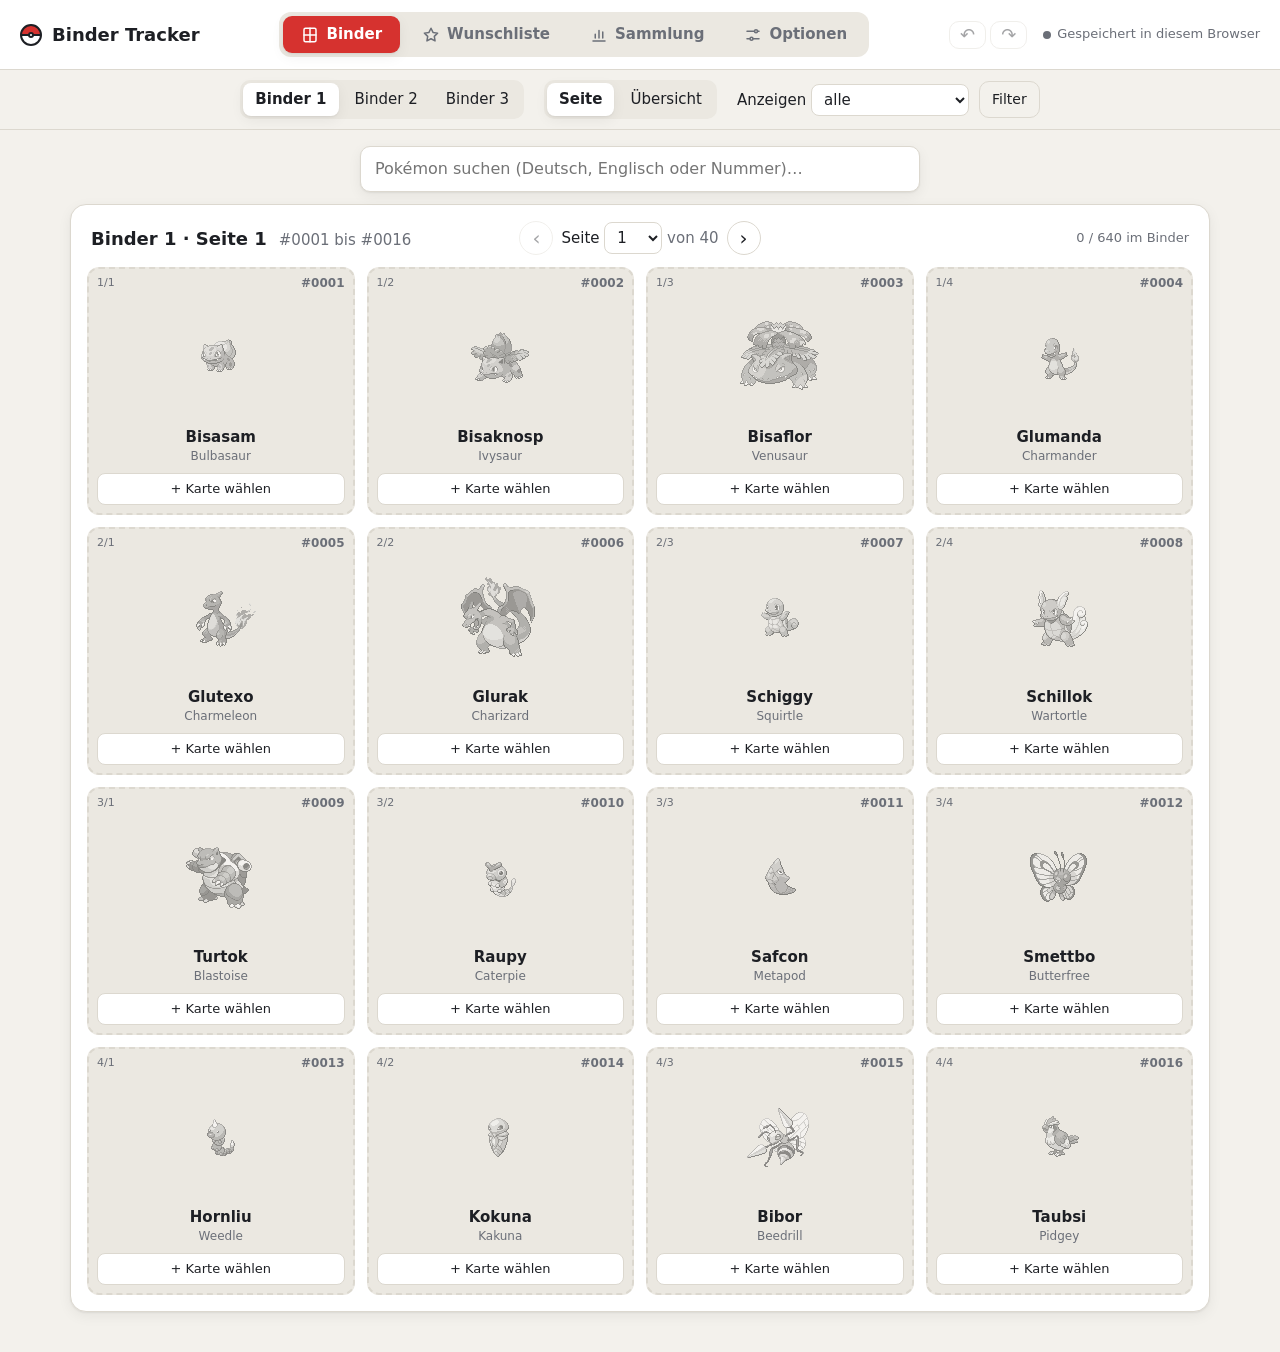
==== commit d1e86fc5: "Binder 3 für Sonderkarten statt Formen-Anhang, alle Promokarten Regionalformen, Megas, Proto-Formen " ====
--- a/index.html
+++ b/index.html
@@ -47,6 +47,7 @@
   <div class="tabs" role="tablist">
     <button class="tab" data-binder="1" role="tab">Binder 1</button>
     <button class="tab" data-binder="2" role="tab">Binder 2</button>
+    <button class="tab" data-binder="3" role="tab" data-i18n-tip="specialsTip">Binder 3</button>
   </div>
 
   <div class="views">
@@ -177,6 +178,7 @@
 <script src="data/pokedex.js"></script>
 <script src="data/sprites.js"></script>
 <script src="data/cards.js"></script>
+<script src="data/forms.js"></script>
 <script src="js/util.js"></script>
 <script src="js/config.js"></script>
 <script src="js/i18n.js"></script>
--- a/style.css
+++ b/style.css
@@ -419,3 +419,8 @@
 .chip.on { background: color-mix(in srgb, var(--c) 22%, var(--panel)); border-color: var(--c); font-weight: 600; }
 .filter-chips { display: flex; flex-wrap: wrap; justify-content: center; gap: 6px; margin: 0 auto 12px; max-width: 900px; }
 .chip-clear { border: 0; background: transparent; color: var(--accent); font-size: 13px; text-decoration: underline; padding: 4px 6px; }
+.match-head { grid-column: 1 / -1; margin: 8px 4px -4px; font-size: 14px; color: var(--muted); }
+.match-head:first-child { margin-top: 0; }
+.match-none { grid-column: 1 / -1; text-align: center; padding: 40px 0; }
+.spr-team { display: inline-flex; justify-content: center; }
+.spr-team .spr { width: 64px; height: 64px; margin: 0 -8px; }
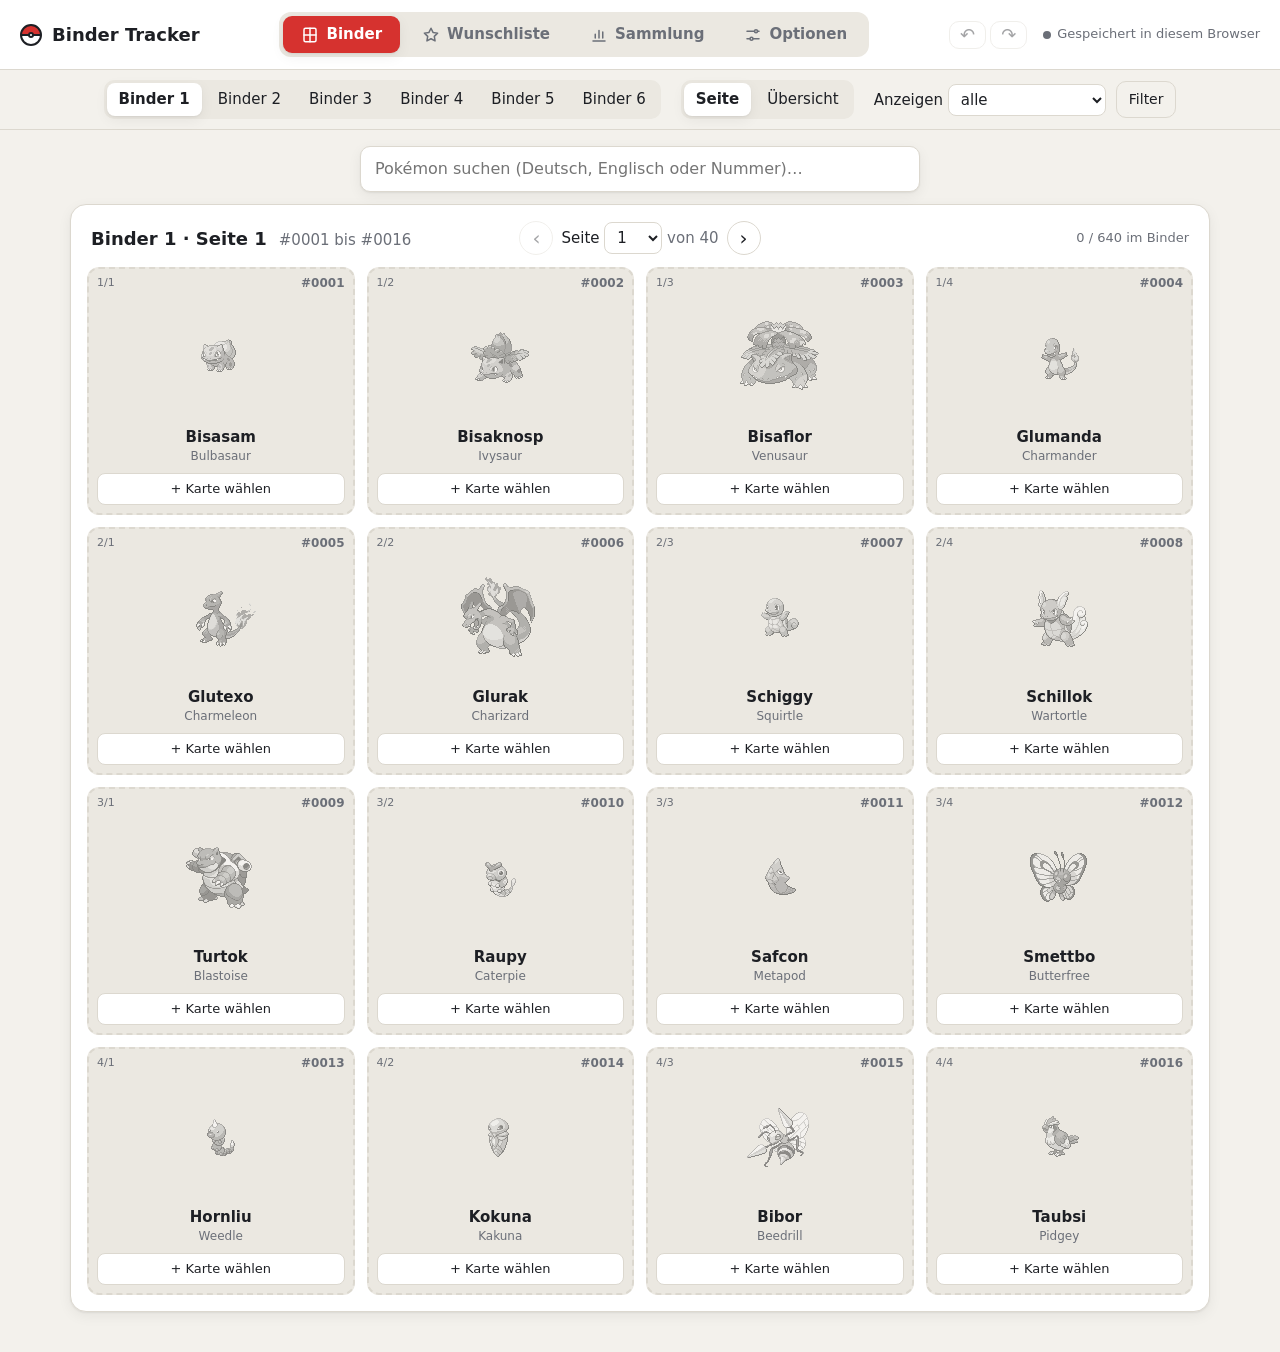
==== commit 54ab2417: "Binder 4 ff. für Trainerkarten Ein Slot pro Trainerkarten-Name in der Reihenfolge des ersten Erschei" ====
--- a/index.html
+++ b/index.html
@@ -45,9 +45,7 @@
 
 <nav id="binderBar" class="bar">
   <div class="tabs" role="tablist">
-    <button class="tab" data-binder="1" role="tab">Binder 1</button>
-    <button class="tab" data-binder="2" role="tab">Binder 2</button>
-    <button class="tab" data-binder="3" role="tab" data-i18n-tip="specialsTip">Binder 3</button>
+    <!-- Reiter je Binder: binderTabsHtml in js/ui/binder.js -->
   </div>
 
   <div class="views">
